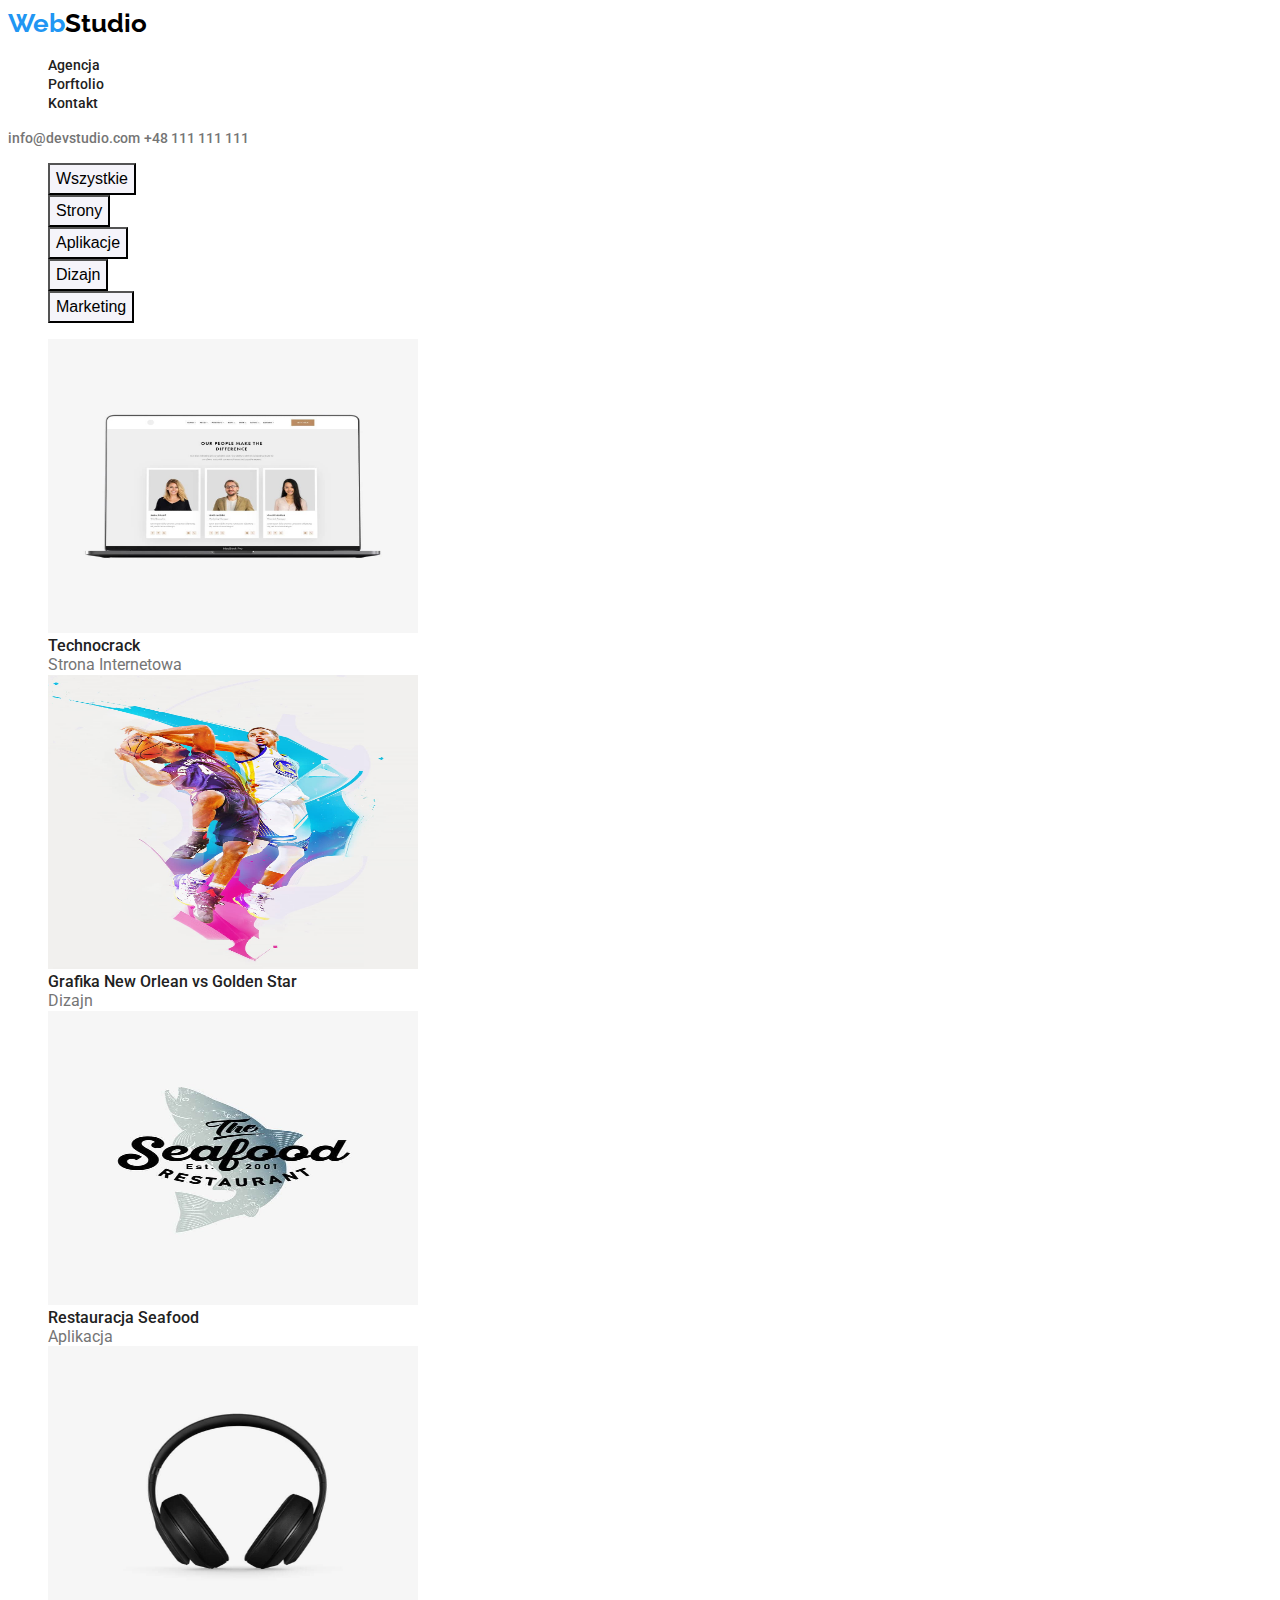
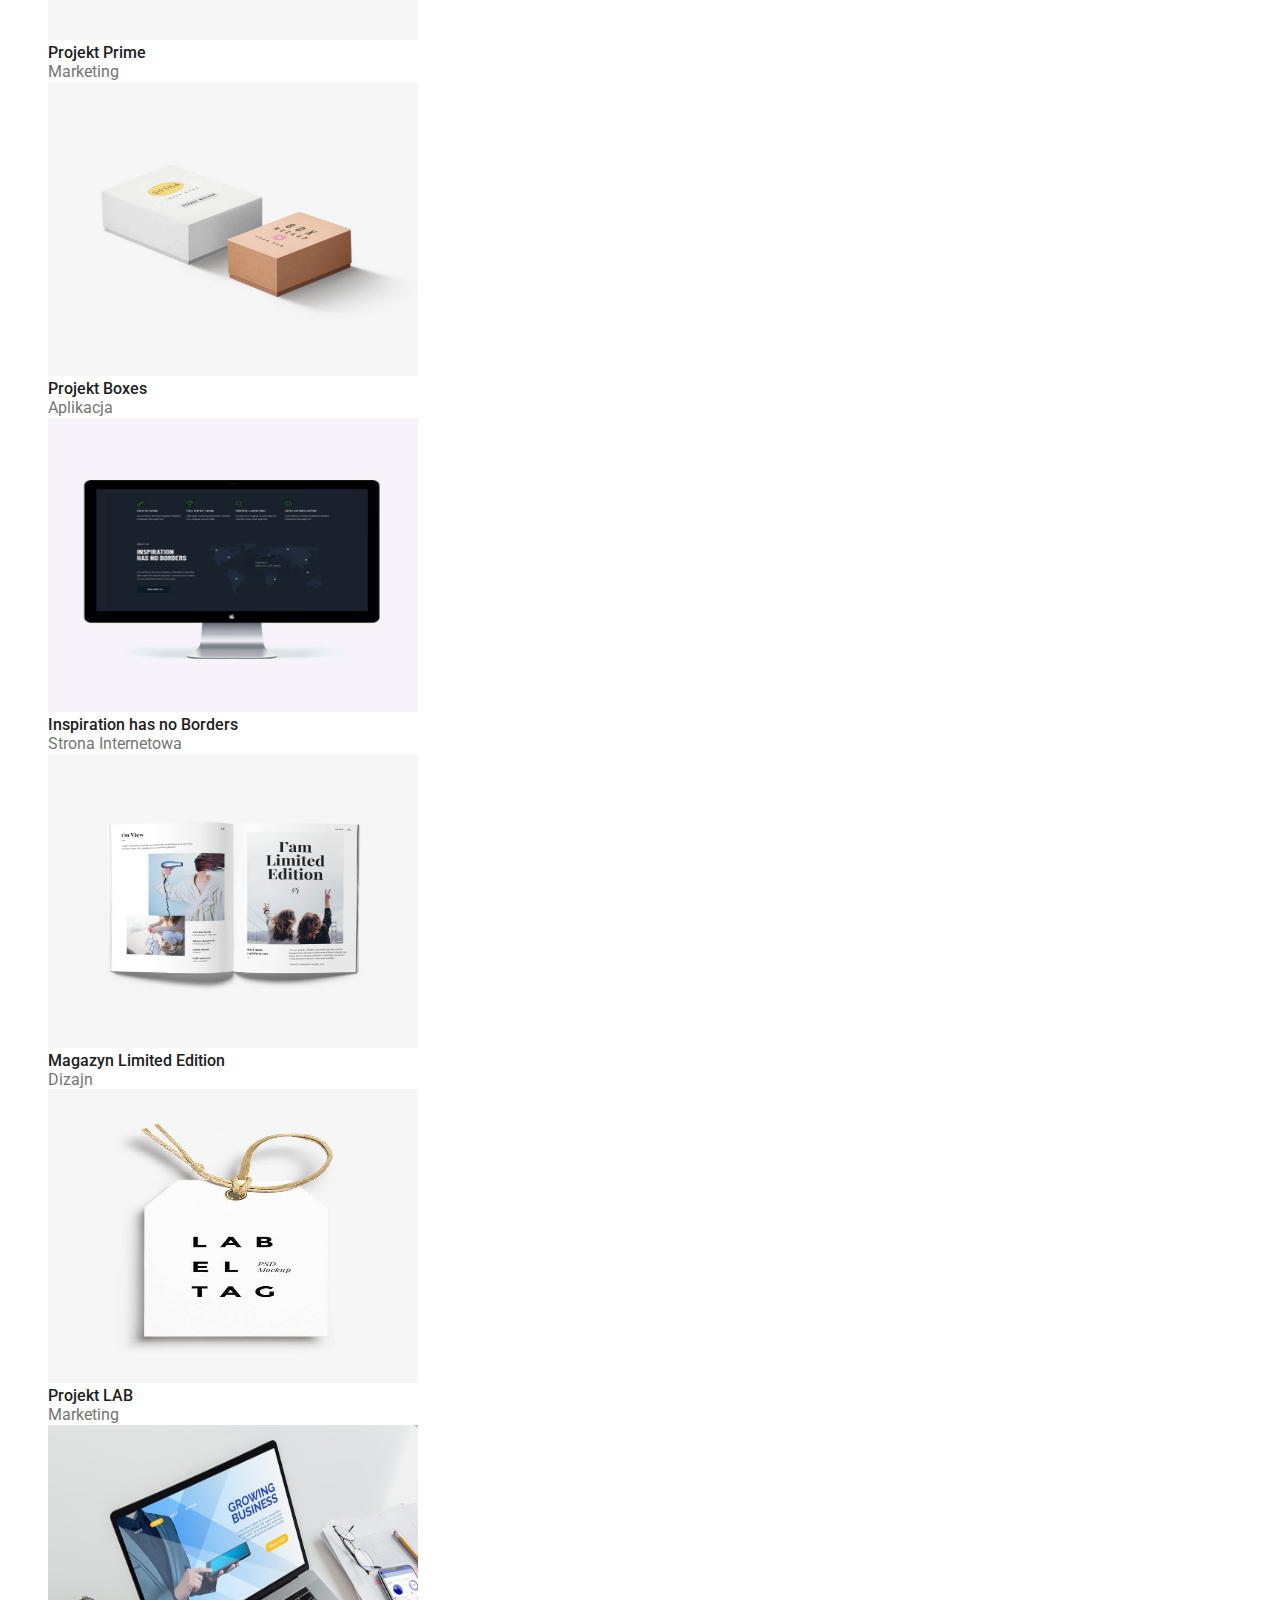
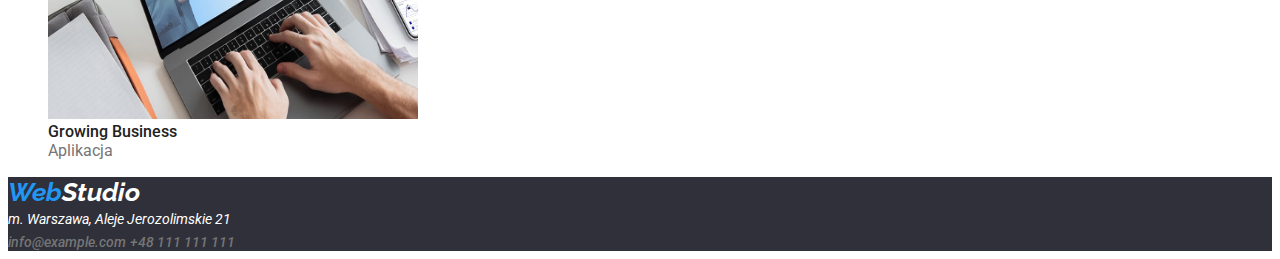
==== portfolio.html @ 58675e3a "Stworzenie kopi z zadania 02" ====
<!DOCTYPE html>
<html lang="pl">
  <head>
    <meta charset="UTF-8" />
    <meta http-equiv="X-UA-Compatible" content="IE=edge" />
    <meta name="viewport" content="width=device-width, initial-scale=1.0" />
    <link rel="preconnect" href="https://fonts.googleapis.com" />
    <link rel="preconnect" href="https://fonts.gstatic.com" crossorigin />
    <link
      href="https://fonts.googleapis.com/css2?family=Raleway:wght@700&family=Roboto:wght@400;500;700;900&display=swap"
      rel="stylesheet"
    />
    <link rel="stylesheet" href="./css/style.css" />
    <title>WebStudio-Portfolio</title>
  </head>
  <body>
    <header>
      <a class="logo" href="index.html">
        <span class="logo-color">Web</span>Studio
      </a>
      <nav>
        <ul class="navigation-list">
          <li><a class="navigation" href="#">Agencja</a></li>
          <li><a class="navigation" href="portfolio.html">Porftolio</a></li>
          <li><a class="navigation" href="#">Kontakt</a></li>
        </ul>
      </nav>
      <a class="link-contact" href="mailto:info@devstudio.com"
        >info@devstudio.com</a
      >
      <a class="link-contact" href="tel:+48111111111">+48 111 111 111</a>
    </header>
    <main>
      <ul>
        <li>
          <button class="button-portfolio" type="button">Wszystkie</button>
        </li>
        <li><button class="button-portfolio" type="button">Strony</button></li>
        <li>
          <button class="button-portfolio" type="button">Aplikacje</button>
        </li>
        <li><button class="button-portfolio" type="button">Dizajn</button></li>
        <li>
          <button class="button-portfolio" type="button">Marketing</button>
        </li>
      </ul>
      <ul>
        <li>
          <img
            src="images/technocrack.jpg"
            width="370"
            height="294"
            alt="projekt strony internetowej wykonany na zlecenie klienta"
          />
          <div class="name-project">Technocrack</div>
          <div class="department-class">Strona Internetowa</div>
        </li>
        <li>
          <img
            src="images/graphic_new_orlean.jpg"
            width="370"
            height="294"
            alt="dwóch koszykarzy walczących o piłke"
          />
          <div class="name-project">Grafika New Orlean vs Golden Star</div>
          <div class="department-class">Dizajn</div>
        </li>
        <li>
          <img
            src="images/restaurant_seafood.jpg"
            width="370"
            height="294"
            alt="logo aplikacji w kształcie ryby"
          />
          <div class="name-project">Restauracja Seafood</div>
          <div class="department-class">Aplikacja</div>
        </li>
        <li>
          <img
            src="images/project_prime.jpg"
            width="370"
            height="294"
            alt="czarne słuchawki nauszne"
          />
          <div class="name-project">Projekt Prime</div>
          <div class="department-class">Marketing</div>
        </li>
        <li>
          <img
            src="images/project_boxes.jpg"
            width="370"
            height="294"
            alt="dawa pudełka kartonowe większe w kolorze białym mniejsze w kolorze brązowym"
          />
          <div class="name-project">Projekt Boxes</div>
          <div class="department-class">Aplikacja</div>
        </li>
        <li>
          <img
            src="images/inspiration.jpg"
            width="370"
            height="294"
            alt="czarne słuchawki nauszne"
          />
          <div class="name-project">Inspiration has no Borders</div>
          <div class="department-class">Strona Internetowa</div>
        </li>
        <li>
          <img
            src="images/magazine.jpg"
            width="370"
            height="294"
            alt="otwarty magazyn w którym znajdują się akrtyuły dla kobiet"
          />
          <div class="name-project">Magazyn Limited Edition</div>
          <div class="department-class">Dizajn</div>
        </li>
        <li>
          <img
            src="images/project_lab.jpg"
            width="370"
            height="294"
            alt="biała zawieszka na ciuchy z napisaem lab el tag"
          />
          <div class="name-project">Projekt LAB</div>
          <div class="department-class">Marketing</div>
        </li>
        <li>
          <img
            src="images/growing_busines.jpg"
            width="370"
            height="294"
            alt="otwarty laptop marki apple z stroną internetową firmy growing business"
          />
          <div class="name-project">Growing Business</div>
          <div class="department-class">Aplikacja</div>
        </li>
      </ul>
    </main>
    <footer class="footer-box">
      <address>
        <a class="logo-footer" href="index.html"
          ><span class="logo-color">Web</span>Studio</a
        >
        <div class="address">m. Warszawa, Aleje Jerozolimskie 21</div>
        <a class="link-contact-footer" href="mailto:info@example.com"
          >info@example.com</a
        >
        <a class="link-contact-footer" href="tel:+48111111111"
          >+48 111 111 111</a
        >
      </address>
    </footer>
  </body>
</html>
---- css/style.css ----
body {
  font-family: "Roboto", sans-serif;
  color: #212121;
}

.logo {
  font-family: "Raleway", sans-serif;
  font-weight: 700;
  font-size: 1.625rem;
  line-height: 1.2;
  color: #000000;
}

.logo-color {
  color: #2196f3;
}

.navigation {
  font-weight: 500;
  font-size: 0.875rem;
  line-height: 1.15;
  color: #212121;
}

a {
  text-decoration: none;
}

ul {
  list-style-type: none;
}

.link-contact,
.link-contact-footer {
  font-weight: 500;
  font-size: 0.875rem;
  line-height: 1.15;
  color: #757575;
}

.navigation:hover,
.navigation:focus,
.navigation:active,
.link-contact:focus,
.link-contact:hover,
.link-contact:active {
  color: #2196f3;
}

.title-main {
  font-weight: 900;
  font-size: 2.75rem;
  line-height: 1.36;
  text-align: center;
  color: #ffffff;
}

.text-marketing {
  font-size: 0.875rem;
  line-height: 1.7;
}

.title-marketing {
  font-weight: 700;
  font-size: 0.875rem;
  line-height: 1.15;
}

.title-image {
  font-weight: 700;
  font-size: 2.25rem;
  line-height: 1.16;
  text-align: center;
}

.button-order {
  font-weight: 700;
  font-size: 1rem;
  line-height: 1.87;
  color: #ffffff;
  background: #2196f3;
  cursor: pointer;
}

.name-worker,
.name-project {
  font-weight: 500;
  font-size: 1rem;
  line-height: 1.18;
}

.department-worker,
.department-class {
  font-size: 1rem;
  line-height: 1.18;
  color: #757575;
}

.address {
  font-size: 0.875rem;
  line-height: 1.71;
  color: #ffffff;
}

.footer-box {
  background: #2f303a;
}

.main-box {
  background: #2f303a;
}

.logo-footer {
  font-family: "Raleway";
  font-weight: 700;
  font-size: 1.625rem;
  line-height: 1.2;
  color: #ffffff;
}

.button-portfolio {
  font-style: normal;
  font-weight: 500;
  font-size: 1rem;
  line-height: 1.625;
  background: #f5f4fa;
}

.button-portfolio:hover,
.button-portfolio:focus {
  background: #2196f3;
  color: #ffffff;
}
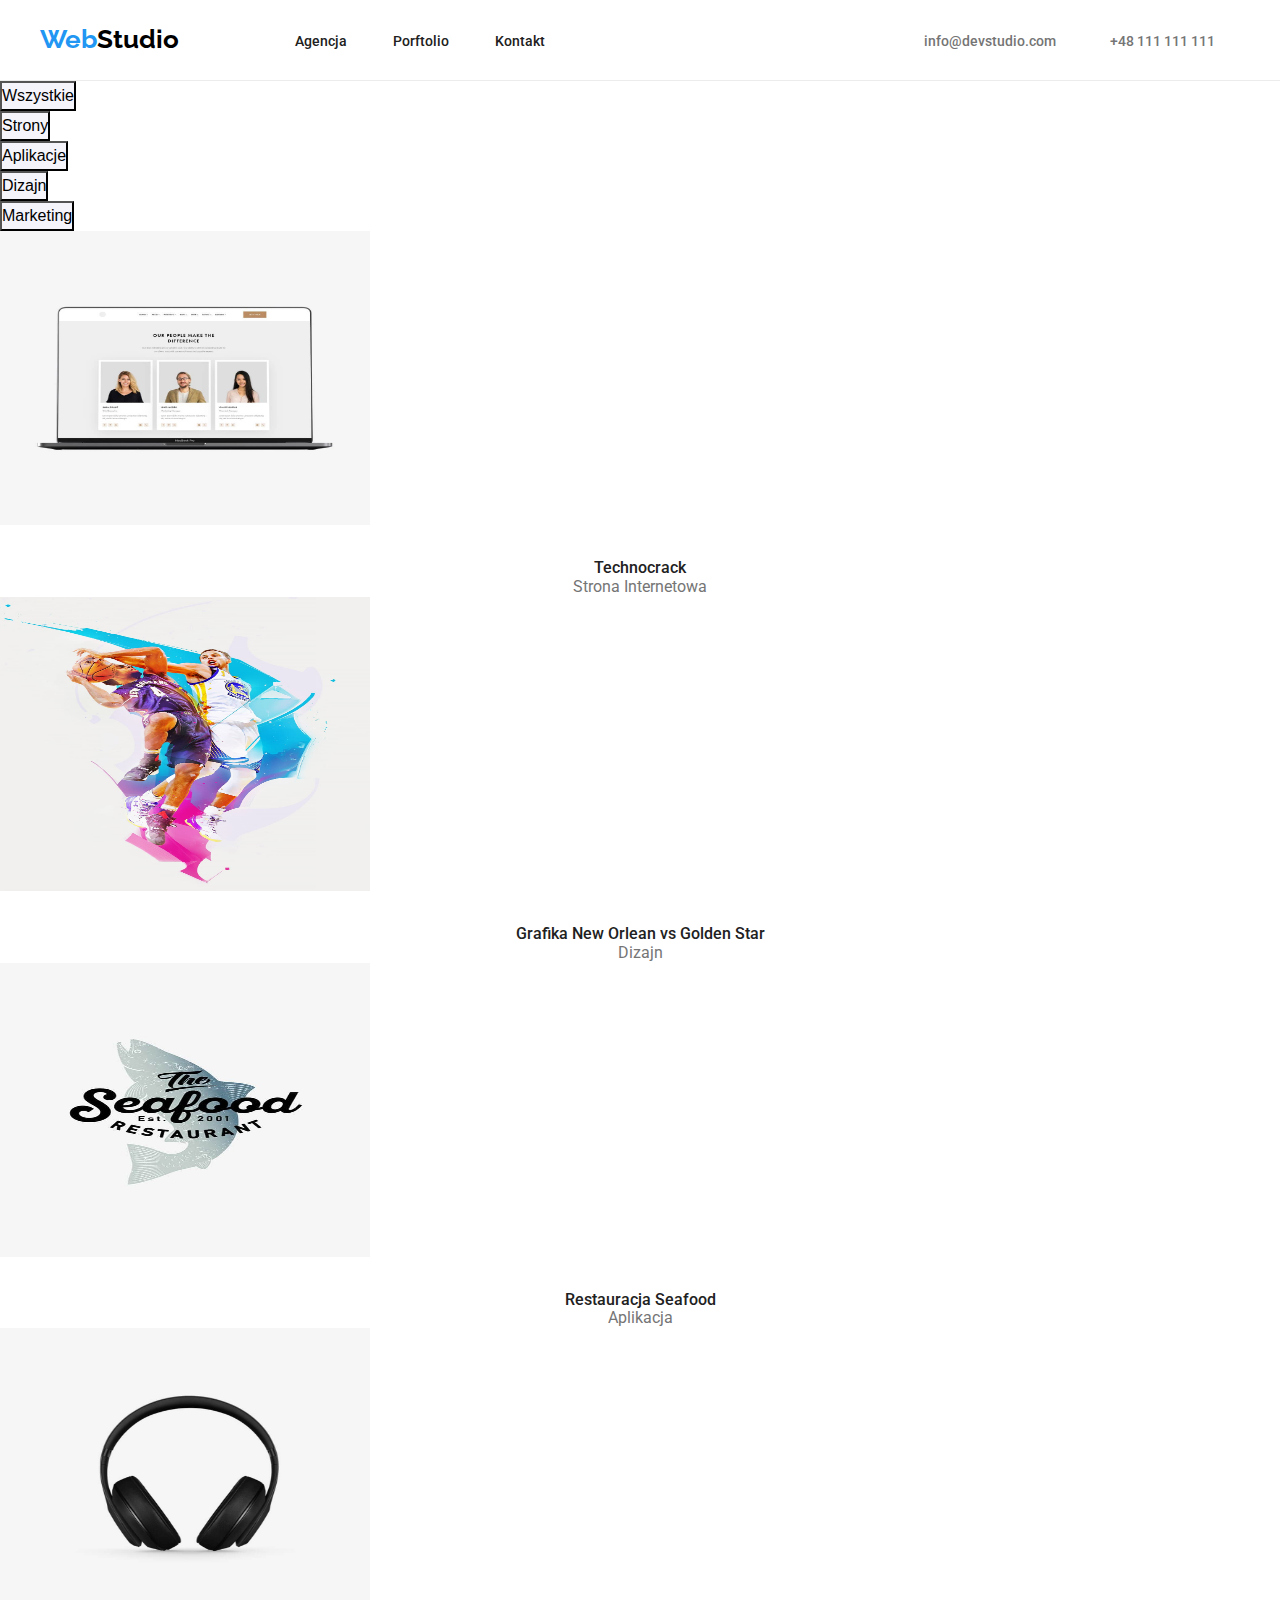
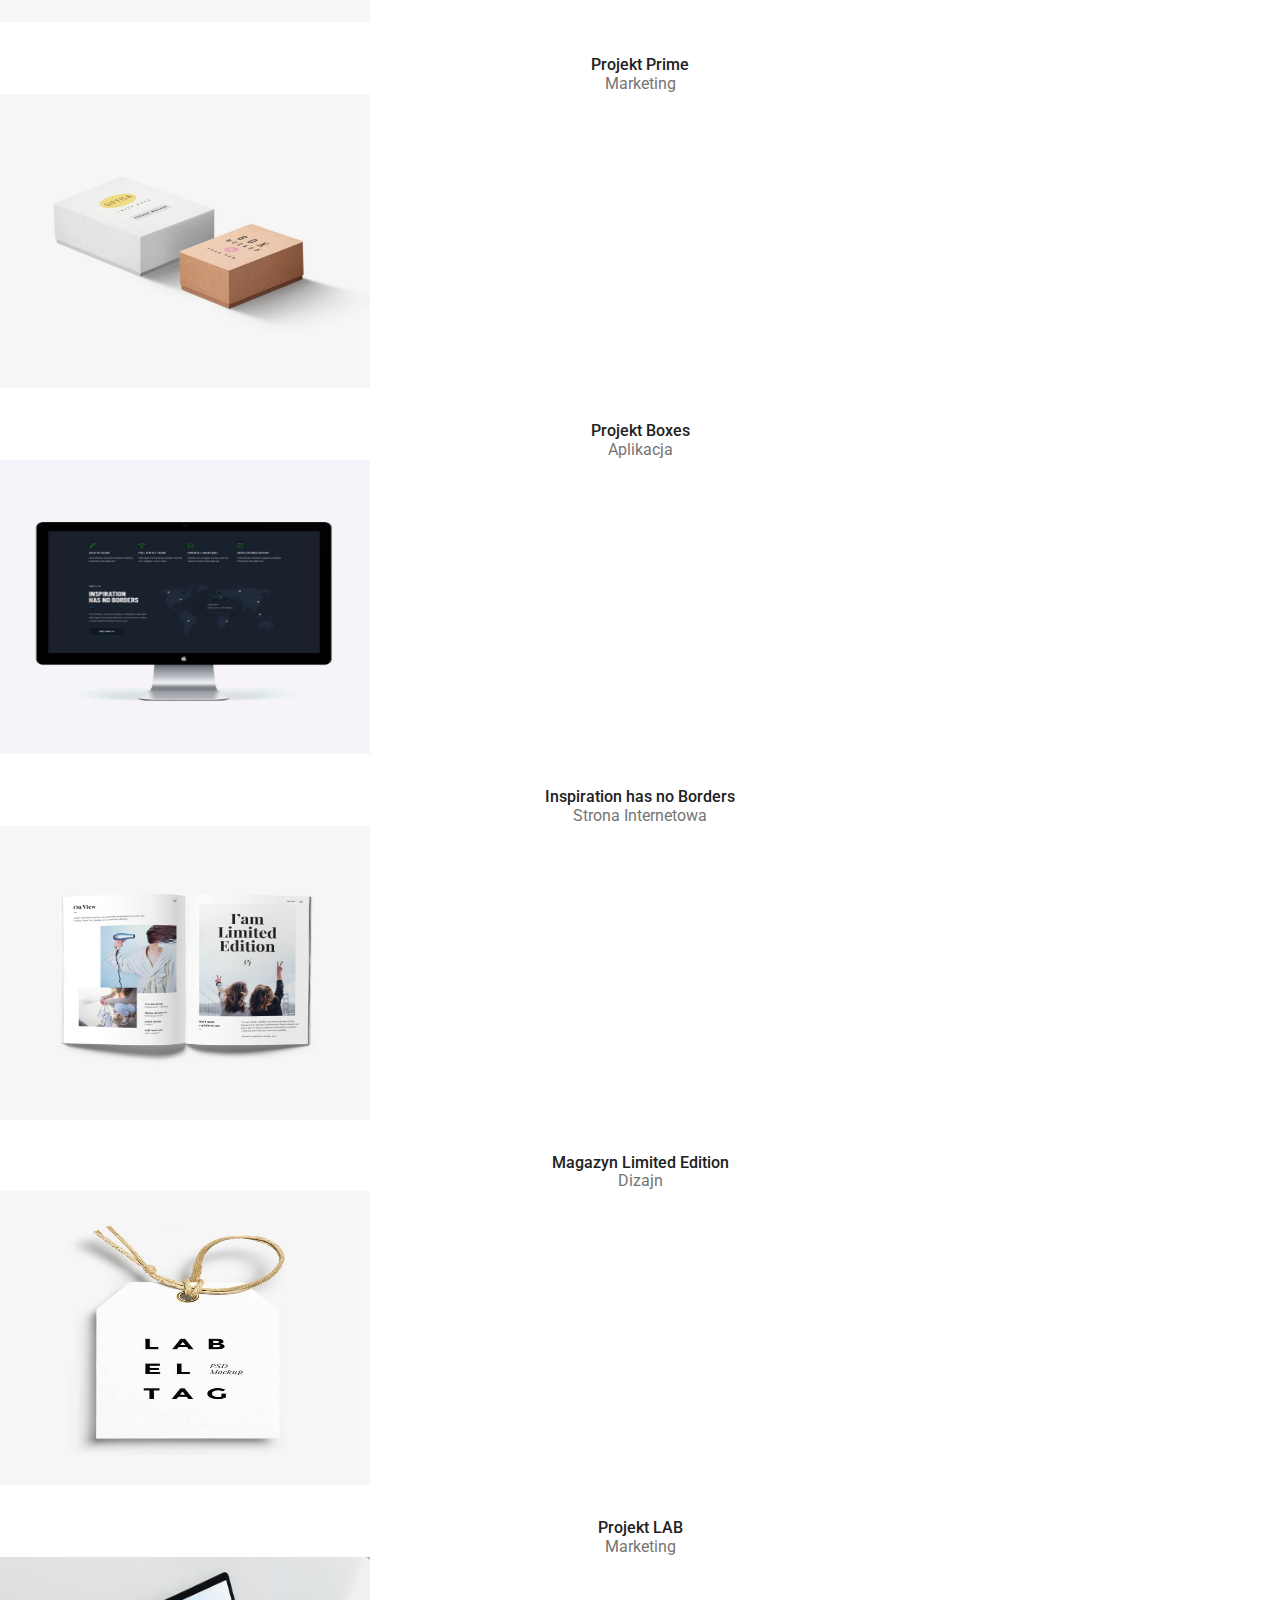
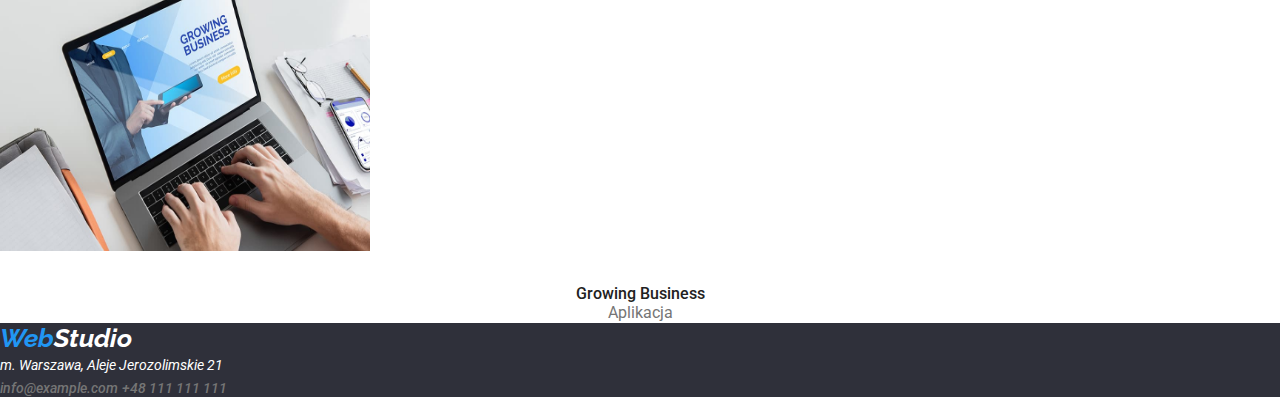
==== commit 68f1a77e: "Poprawa kodu stylizacyjnego" ====
--- a/portfolio.html
+++ b/portfolio.html
@@ -14,21 +14,29 @@
     <title>WebStudio-Portfolio</title>
   </head>
   <body>
-    <header>
-      <a class="logo" href="index.html">
-        <span class="logo-color">Web</span>Studio
-      </a>
-      <nav>
-        <ul class="navigation-list">
-          <li><a class="navigation" href="#">Agencja</a></li>
-          <li><a class="navigation" href="portfolio.html">Porftolio</a></li>
-          <li><a class="navigation" href="#">Kontakt</a></li>
-        </ul>
+    <header class="bottom-line">
+      <nav class="container site-nav flex-nav-container">
+        <div class="flex-logo-nav">
+          <div>
+            <a class="logo" href="index.html">
+              <span class="logo-color">Web</span>Studio
+            </a>
+          </div>
+          <nav>
+            <ul class="navigation-list">
+              <li><a class="navigation" href="#">Agencja</a></li>
+              <li><a class="navigation" href="portfolio.html">Porftolio</a></li>
+              <li><a class="navigation" href="#">Kontakt</a></li>
+            </ul>
+          </nav>
+        </div>
+        <div class="contact-nav">
+          <a class="link-contact" href="mailto:info@devstudio.com"
+            >info@devstudio.com</a
+          >
+          <a class="link-contact" href="tel:+48111111111">+48 111 111 111</a>
+        </div>
       </nav>
-      <a class="link-contact" href="mailto:info@devstudio.com"
-        >info@devstudio.com</a
-      >
-      <a class="link-contact" href="tel:+48111111111">+48 111 111 111</a>
     </header>
     <main>
       <ul>
@@ -44,7 +52,7 @@
           <button class="button-portfolio" type="button">Marketing</button>
         </li>
       </ul>
-      <ul>
+      <ul class="image-portfolio">
         <li>
           <img
             src="images/technocrack.jpg"
--- a/css/style.css
+++ b/css/style.css
@@ -1,8 +1,64 @@
+*,
+*::before,
+*::after {
+  box-sizing: border-box;
+  margin: 0;
+  padding: 0;
+}
+
 body {
   font-family: "Roboto", sans-serif;
   color: #212121;
 }
 
+/* Navigation Start Position */
+
+.site-nav {
+  height: 80px;
+}
+
+.bottom-line {
+  border-bottom: 1px solid #ececec;
+}
+
+.container {
+  max-width: 1200px;
+  margin: 0 auto;
+}
+
+.flex-nav-container {
+  display: flex;
+  justify-content: space-between;
+  align-items: center;
+}
+
+.flex-logo-nav {
+  display: flex;
+  align-items: center;
+}
+
+.navigation-list {
+  display: flex;
+  padding: 0;
+  list-style: none;
+  margin-left: 93px;
+}
+
+.navigation-list li {
+  margin: 0 23px;
+}
+
+.contact-nav a {
+  margin: 0 25px;
+}
+
+/* Navigation End Position */
+
+.main-box {
+  background: #2f303a;
+  height: 600px;
+}
+
 .logo {
   font-family: "Raleway", sans-serif;
   font-weight: 700;
@@ -20,17 +76,20 @@
   font-size: 0.875rem;
   line-height: 1.15;
   color: #212121;
+  text-decoration: none;
 }
 
 a {
   text-decoration: none;
 }
 
-ul {
-  list-style-type: none;
-}
-
-.link-contact,
+.link-contact {
+  font-weight: 500;
+  font-size: 0.875rem;
+  line-height: 1.15;
+  color: #757575;
+}
+
 .link-contact-footer {
   font-weight: 500;
   font-size: 0.875rem;
@@ -47,23 +106,66 @@
   color: #2196f3;
 }
 
+.marketing-slogan {
+  display: flex;
+  flex-direction: column;
+  align-items: center;
+}
+
 .title-main {
   font-weight: 900;
   font-size: 2.75rem;
   line-height: 1.36;
   text-align: center;
   color: #ffffff;
+  width: 696px;
+  height: 120px;
+  letter-spacing: 0.06em;
+  text-transform: uppercase;
+  margin-top: 200px;
+}
+
+.button-order {
+  font-weight: 700;
+  font-size: 1rem;
+  line-height: 1.87;
+  color: #ffffff;
+  background-color: #2196f3;
+  cursor: pointer;
+  border-radius: 4px;
+  width: 200px;
+  height: 50px;
+  margin-top: 30px;
+}
+
+.container-text {
+  text-decoration: none;
+  list-style: none;
+  display: flex;
+  margin-top: 94px;
+  gap: 30px;
 }
 
 .text-marketing {
   font-size: 0.875rem;
   line-height: 1.7;
+  color: #757575;
+  letter-spacing: 0.03em;
+  margin-top: 10px;
+  width: 270px;
+  height: 75px;
 }
 
 .title-marketing {
   font-weight: 700;
   font-size: 0.875rem;
   line-height: 1.15;
+  letter-spacing: 0.03em;
+  text-transform: uppercase;
+}
+
+.image-content {
+  margin-top: 94px;
 }
 
 .title-image {
@@ -73,13 +175,29 @@
   text-align: center;
 }
 
-.button-order {
-  font-weight: 700;
-  font-size: 1rem;
-  line-height: 1.87;
-  color: #ffffff;
-  background: #2196f3;
-  cursor: pointer;
+.container-image {
+  list-style: none;
+  display: flex;
+  justify-content: space-between;
+  margin-top: 50px;
+  padding: 0%;
+}
+
+.team-section {
+  height: 648px;
+  background: #f5f4fa;
+  margin-top: 94px;
+}
+
+.team-container {
+  padding-top: 94px;
+}
+
+.team-box {
+  display: flex;
+  list-style: none;
+  margin-top: 50px;
+  gap: 30px;
 }
 
 .name-worker,
@@ -87,6 +205,8 @@
   font-weight: 500;
   font-size: 1rem;
   line-height: 1.18;
+  text-align: center;
+  margin-top: 30px;
 }
 
 .department-worker,
@@ -94,6 +214,7 @@
   font-size: 1rem;
   line-height: 1.18;
   color: #757575;
+  text-align: center;
 }
 
 .address {
@@ -106,16 +227,18 @@
   background: #2f303a;
 }
 
-.main-box {
-  background: #2f303a;
-}
-
 .logo-footer {
   font-family: "Raleway";
   font-weight: 700;
   font-size: 1.625rem;
   line-height: 1.2;
   color: #ffffff;
+}
+
+.logo-block {
+}
+
+.logo-block-footer {
 }
 
 .button-portfolio {
@@ -131,3 +254,21 @@
   background: #2196f3;
   color: #ffffff;
 }
+
+.text-content {
+  margin-right: 30px;
+}
+
+.image-box {
+  width: 370px;
+  height: 294px;
+}
+
+.image-box-team {
+  width: 270px;
+  height: 368px;
+  background: #ffffff;
+  box-shadow: 0px 1px 3px rgba(0, 0, 0, 0.12), 0px 1px 1px rgba(0, 0, 0, 0.14),
+    0px 2px 1px rgba(0, 0, 0, 0.2);
+  border-radius: 0px 0px 4px 4px;
+}
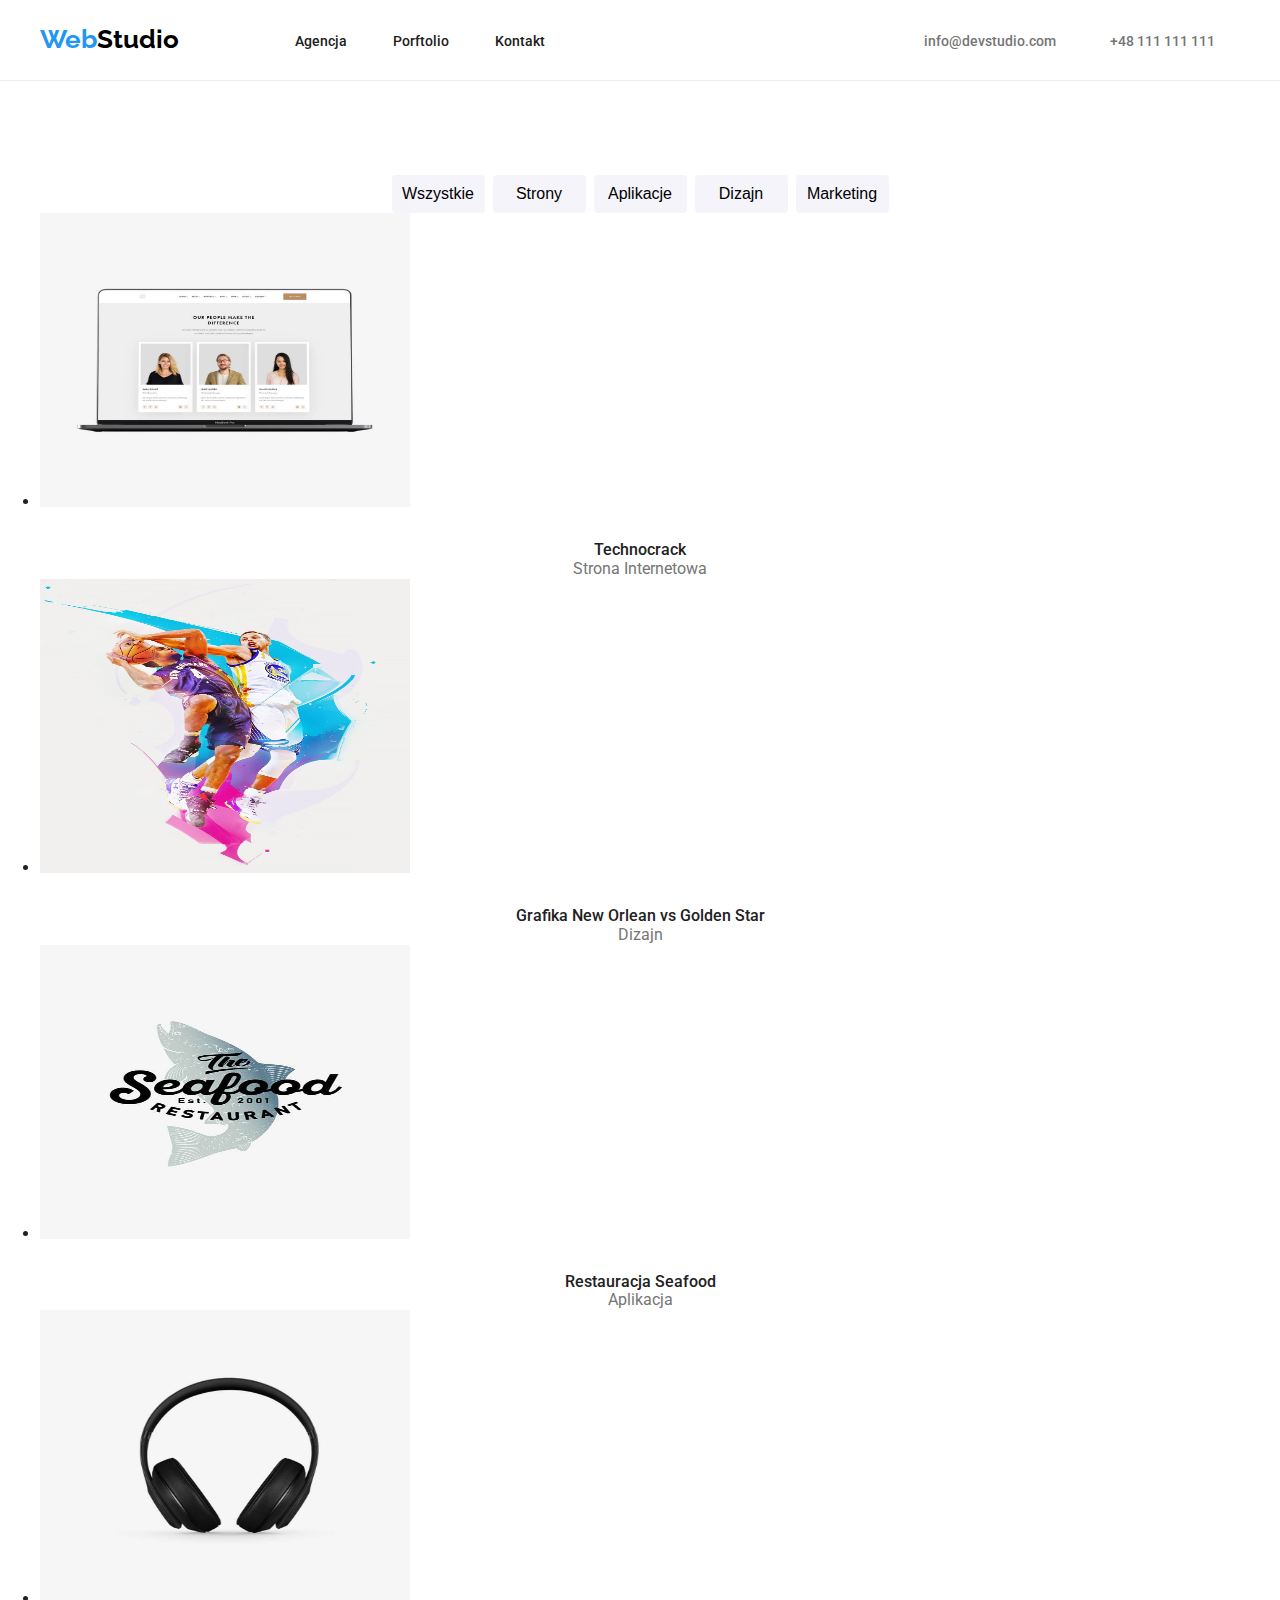
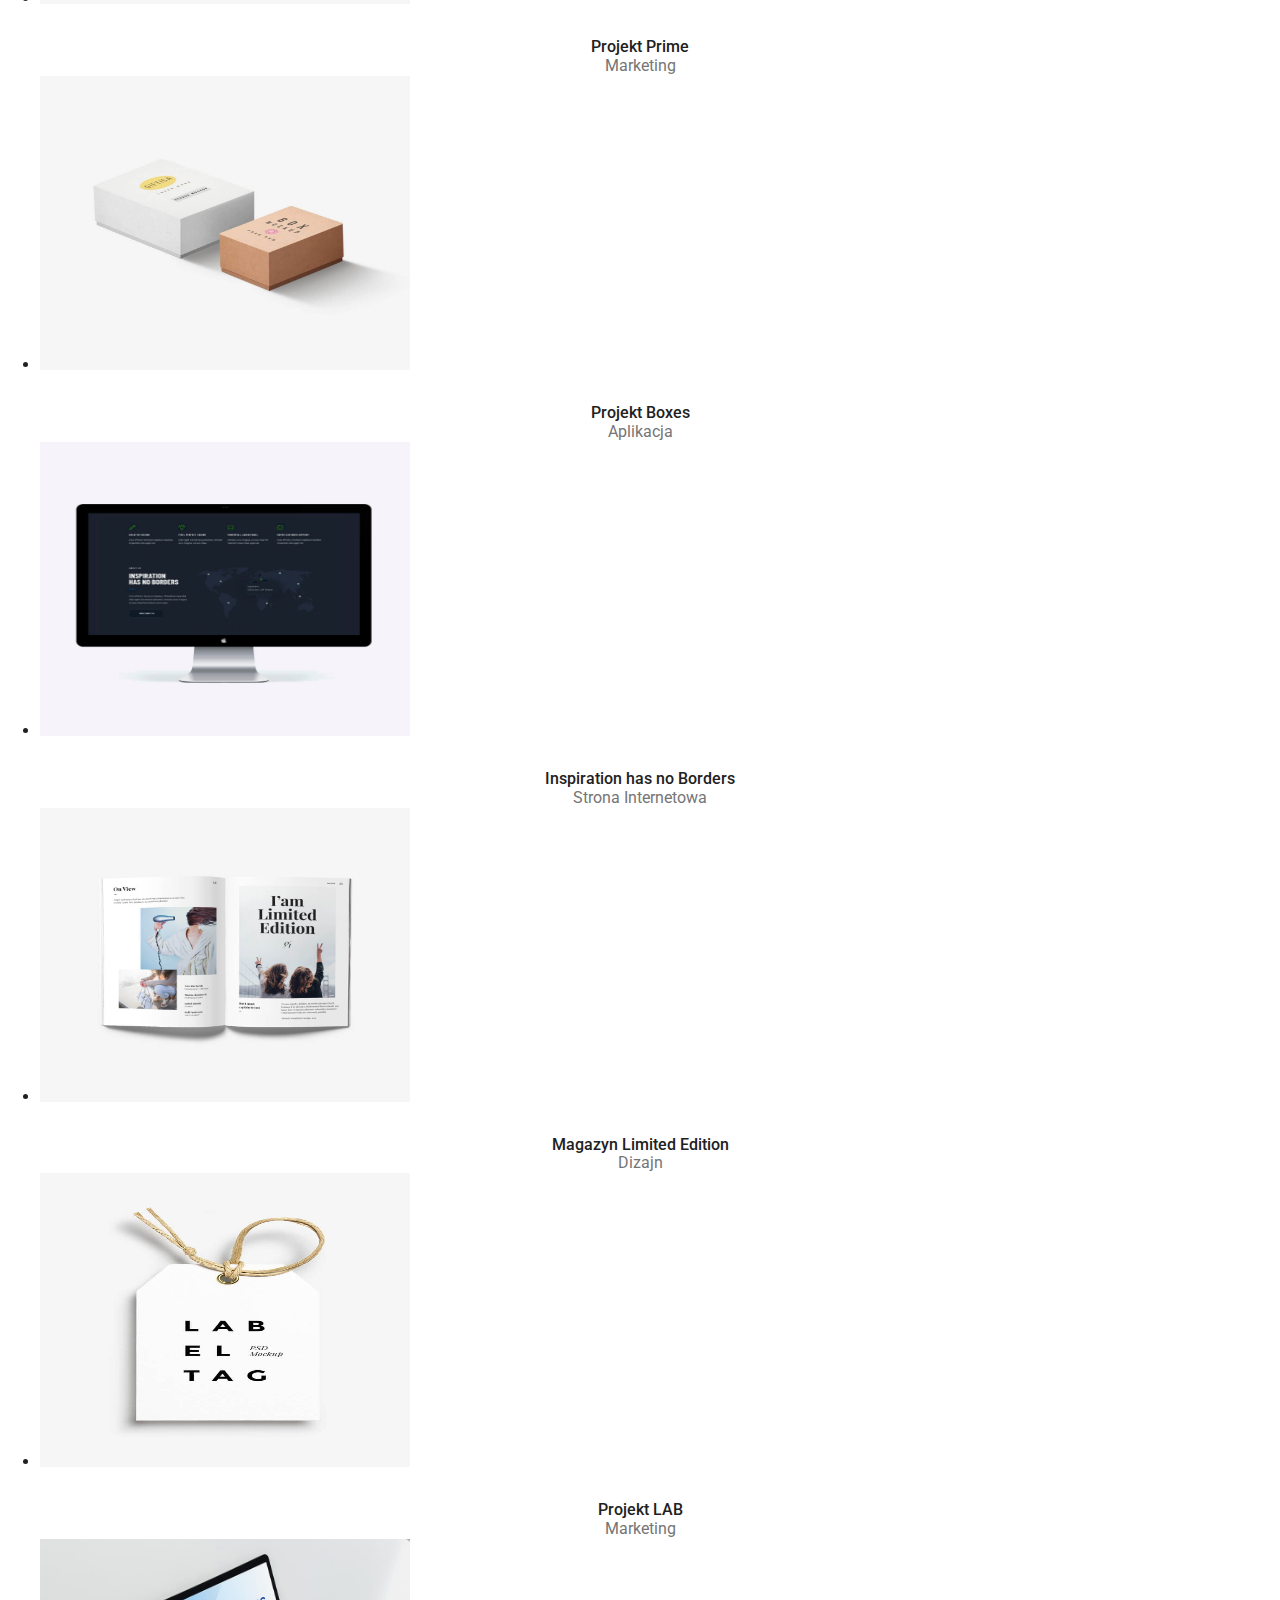
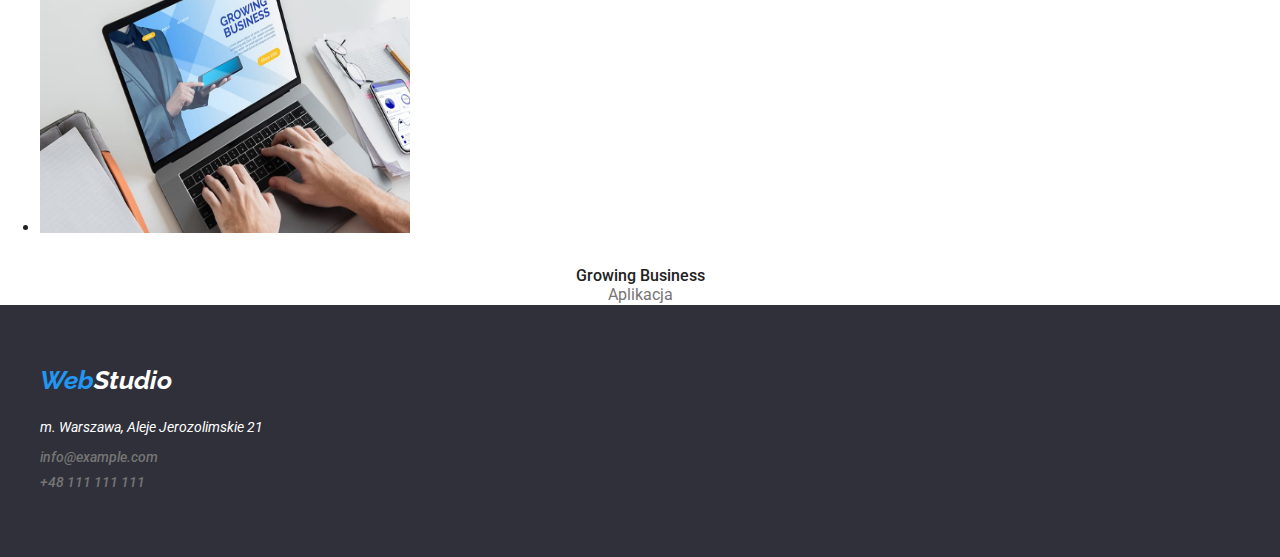
==== commit 4b1b7121: "Dodanie kolejnego kodu stylizacyjnego" ====
--- a/portfolio.html
+++ b/portfolio.html
@@ -39,124 +39,138 @@
       </nav>
     </header>
     <main>
-      <ul>
-        <li>
-          <button class="button-portfolio" type="button">Wszystkie</button>
-        </li>
-        <li><button class="button-portfolio" type="button">Strony</button></li>
-        <li>
-          <button class="button-portfolio" type="button">Aplikacje</button>
-        </li>
-        <li><button class="button-portfolio" type="button">Dizajn</button></li>
-        <li>
-          <button class="button-portfolio" type="button">Marketing</button>
-        </li>
-      </ul>
-      <ul class="image-portfolio">
-        <li>
-          <img
-            src="images/technocrack.jpg"
-            width="370"
-            height="294"
-            alt="projekt strony internetowej wykonany na zlecenie klienta"
-          />
-          <div class="name-project">Technocrack</div>
-          <div class="department-class">Strona Internetowa</div>
-        </li>
-        <li>
-          <img
-            src="images/graphic_new_orlean.jpg"
-            width="370"
-            height="294"
-            alt="dwóch koszykarzy walczących o piłke"
-          />
-          <div class="name-project">Grafika New Orlean vs Golden Star</div>
-          <div class="department-class">Dizajn</div>
-        </li>
-        <li>
-          <img
-            src="images/restaurant_seafood.jpg"
-            width="370"
-            height="294"
-            alt="logo aplikacji w kształcie ryby"
-          />
-          <div class="name-project">Restauracja Seafood</div>
-          <div class="department-class">Aplikacja</div>
-        </li>
-        <li>
-          <img
-            src="images/project_prime.jpg"
-            width="370"
-            height="294"
-            alt="czarne słuchawki nauszne"
-          />
-          <div class="name-project">Projekt Prime</div>
-          <div class="department-class">Marketing</div>
-        </li>
-        <li>
-          <img
-            src="images/project_boxes.jpg"
-            width="370"
-            height="294"
-            alt="dawa pudełka kartonowe większe w kolorze białym mniejsze w kolorze brązowym"
-          />
-          <div class="name-project">Projekt Boxes</div>
-          <div class="department-class">Aplikacja</div>
-        </li>
-        <li>
-          <img
-            src="images/inspiration.jpg"
-            width="370"
-            height="294"
-            alt="czarne słuchawki nauszne"
-          />
-          <div class="name-project">Inspiration has no Borders</div>
-          <div class="department-class">Strona Internetowa</div>
-        </li>
-        <li>
-          <img
-            src="images/magazine.jpg"
-            width="370"
-            height="294"
-            alt="otwarty magazyn w którym znajdują się akrtyuły dla kobiet"
-          />
-          <div class="name-project">Magazyn Limited Edition</div>
-          <div class="department-class">Dizajn</div>
-        </li>
-        <li>
-          <img
-            src="images/project_lab.jpg"
-            width="370"
-            height="294"
-            alt="biała zawieszka na ciuchy z napisaem lab el tag"
-          />
-          <div class="name-project">Projekt LAB</div>
-          <div class="department-class">Marketing</div>
-        </li>
-        <li>
-          <img
-            src="images/growing_busines.jpg"
-            width="370"
-            height="294"
-            alt="otwarty laptop marki apple z stroną internetową firmy growing business"
-          />
-          <div class="name-project">Growing Business</div>
-          <div class="department-class">Aplikacja</div>
-        </li>
-      </ul>
+      <section class="container">
+        <div>
+          <ul class="button-portfolio-flex">
+            <li>
+              <button class="button-portfolio" type="button">Wszystkie</button>
+            </li>
+            <li>
+              <button class="button-portfolio" type="button">Strony</button>
+            </li>
+            <li>
+              <button class="button-portfolio" type="button">Aplikacje</button>
+            </li>
+            <li>
+              <button class="button-portfolio" type="button">Dizajn</button>
+            </li>
+            <li>
+              <button class="button-portfolio" type="button">Marketing</button>
+            </li>
+          </ul>
+        </div>
+        <div>
+          <ul class="image-portfolio">
+            <li>
+              <img
+                src="images/technocrack.jpg"
+                width="370"
+                height="294"
+                alt="projekt strony internetowej wykonany na zlecenie klienta"
+              />
+              <div class="name-project">Technocrack</div>
+              <div class="department-class">Strona Internetowa</div>
+            </li>
+            <li>
+              <img
+                src="images/graphic_new_orlean.jpg"
+                width="370"
+                height="294"
+                alt="dwóch koszykarzy walczących o piłke"
+              />
+              <div class="name-project">Grafika New Orlean vs Golden Star</div>
+              <div class="department-class">Dizajn</div>
+            </li>
+            <li>
+              <img
+                src="images/restaurant_seafood.jpg"
+                width="370"
+                height="294"
+                alt="logo aplikacji w kształcie ryby"
+              />
+              <div class="name-project">Restauracja Seafood</div>
+              <div class="department-class">Aplikacja</div>
+            </li>
+            <li>
+              <img
+                src="images/project_prime.jpg"
+                width="370"
+                height="294"
+                alt="czarne słuchawki nauszne"
+              />
+              <div class="name-project">Projekt Prime</div>
+              <div class="department-class">Marketing</div>
+            </li>
+            <li>
+              <img
+                src="images/project_boxes.jpg"
+                width="370"
+                height="294"
+                alt="dawa pudełka kartonowe większe w kolorze białym mniejsze w kolorze brązowym"
+              />
+              <div class="name-project">Projekt Boxes</div>
+              <div class="department-class">Aplikacja</div>
+            </li>
+            <li>
+              <img
+                src="images/inspiration.jpg"
+                width="370"
+                height="294"
+                alt="czarne słuchawki nauszne"
+              />
+              <div class="name-project">Inspiration has no Borders</div>
+              <div class="department-class">Strona Internetowa</div>
+            </li>
+            <li>
+              <img
+                src="images/magazine.jpg"
+                width="370"
+                height="294"
+                alt="otwarty magazyn w którym znajdują się akrtyuły dla kobiet"
+              />
+              <div class="name-project">Magazyn Limited Edition</div>
+              <div class="department-class">Dizajn</div>
+            </li>
+            <li>
+              <img
+                src="images/project_lab.jpg"
+                width="370"
+                height="294"
+                alt="biała zawieszka na ciuchy z napisaem lab el tag"
+              />
+              <div class="name-project">Projekt LAB</div>
+              <div class="department-class">Marketing</div>
+            </li>
+            <li>
+              <img
+                src="images/growing_busines.jpg"
+                width="370"
+                height="294"
+                alt="otwarty laptop marki apple z stroną internetową firmy growing business"
+              />
+              <div class="name-project">Growing Business</div>
+              <div class="department-class">Aplikacja</div>
+            </li>
+          </ul>
+        </div>
+      </section>
     </main>
     <footer class="footer-box">
-      <address>
-        <a class="logo-footer" href="index.html"
-          ><span class="logo-color">Web</span>Studio</a
-        >
-        <div class="address">m. Warszawa, Aleje Jerozolimskie 21</div>
-        <a class="link-contact-footer" href="mailto:info@example.com"
-          >info@example.com</a
-        >
-        <a class="link-contact-footer" href="tel:+48111111111"
-          >+48 111 111 111</a
-        >
+      <address class="container footer-nav flex-footer-container">
+        <div class="logo-footer-container">
+          <a class="logo-footer" href="index.html">
+            <span class="logo-color">Web</span>Studio
+          </a>
+        </div>
+        <address class="address-footer">
+          <div class="address">m. Warszawa, Aleje Jerozolimskie 21</div>
+          <a class="link-contact-footer" href="mailto:info@example.com"
+            >info@example.com
+          </a>
+          <a class="link-contact-footer" href="tel:+48111111111"
+            >+48 111 111 111
+          </a>
+        </address>
       </address>
     </footer>
   </body>
--- a/css/style.css
+++ b/css/style.css
@@ -235,18 +235,16 @@
   color: #ffffff;
 }
 
-.logo-block {
-}
-
-.logo-block-footer {
-}
-
 .button-portfolio {
   font-style: normal;
   font-weight: 500;
   font-size: 1rem;
   line-height: 1.625;
   background: #f5f4fa;
+  width: 93px;
+  height: 38px;
+  border-radius: 4px;
+  border-width: 0;
 }
 
 .button-portfolio:hover,
@@ -255,6 +253,13 @@
   color: #ffffff;
 }
 
+.button-portfolio-flex {
+  display: flex;
+  list-style: none;
+  gap: 8px;
+  justify-content: center;
+  margin-top: 94px;
+}
 .text-content {
   margin-right: 30px;
 }
@@ -272,3 +277,23 @@
     0px 2px 1px rgba(0, 0, 0, 0.2);
   border-radius: 0px 0px 4px 4px;
 }
+
+.footer-nav {
+  height: 252px;
+}
+
+.flex-footer-container {
+  display: flex;
+  flex-direction: column;
+}
+
+.logo-footer-container {
+  margin-top: 60px;
+}
+
+.address-footer {
+  margin-top: 20px;
+  gap: 9px;
+  display: flex;
+  flex-direction: column;
+}
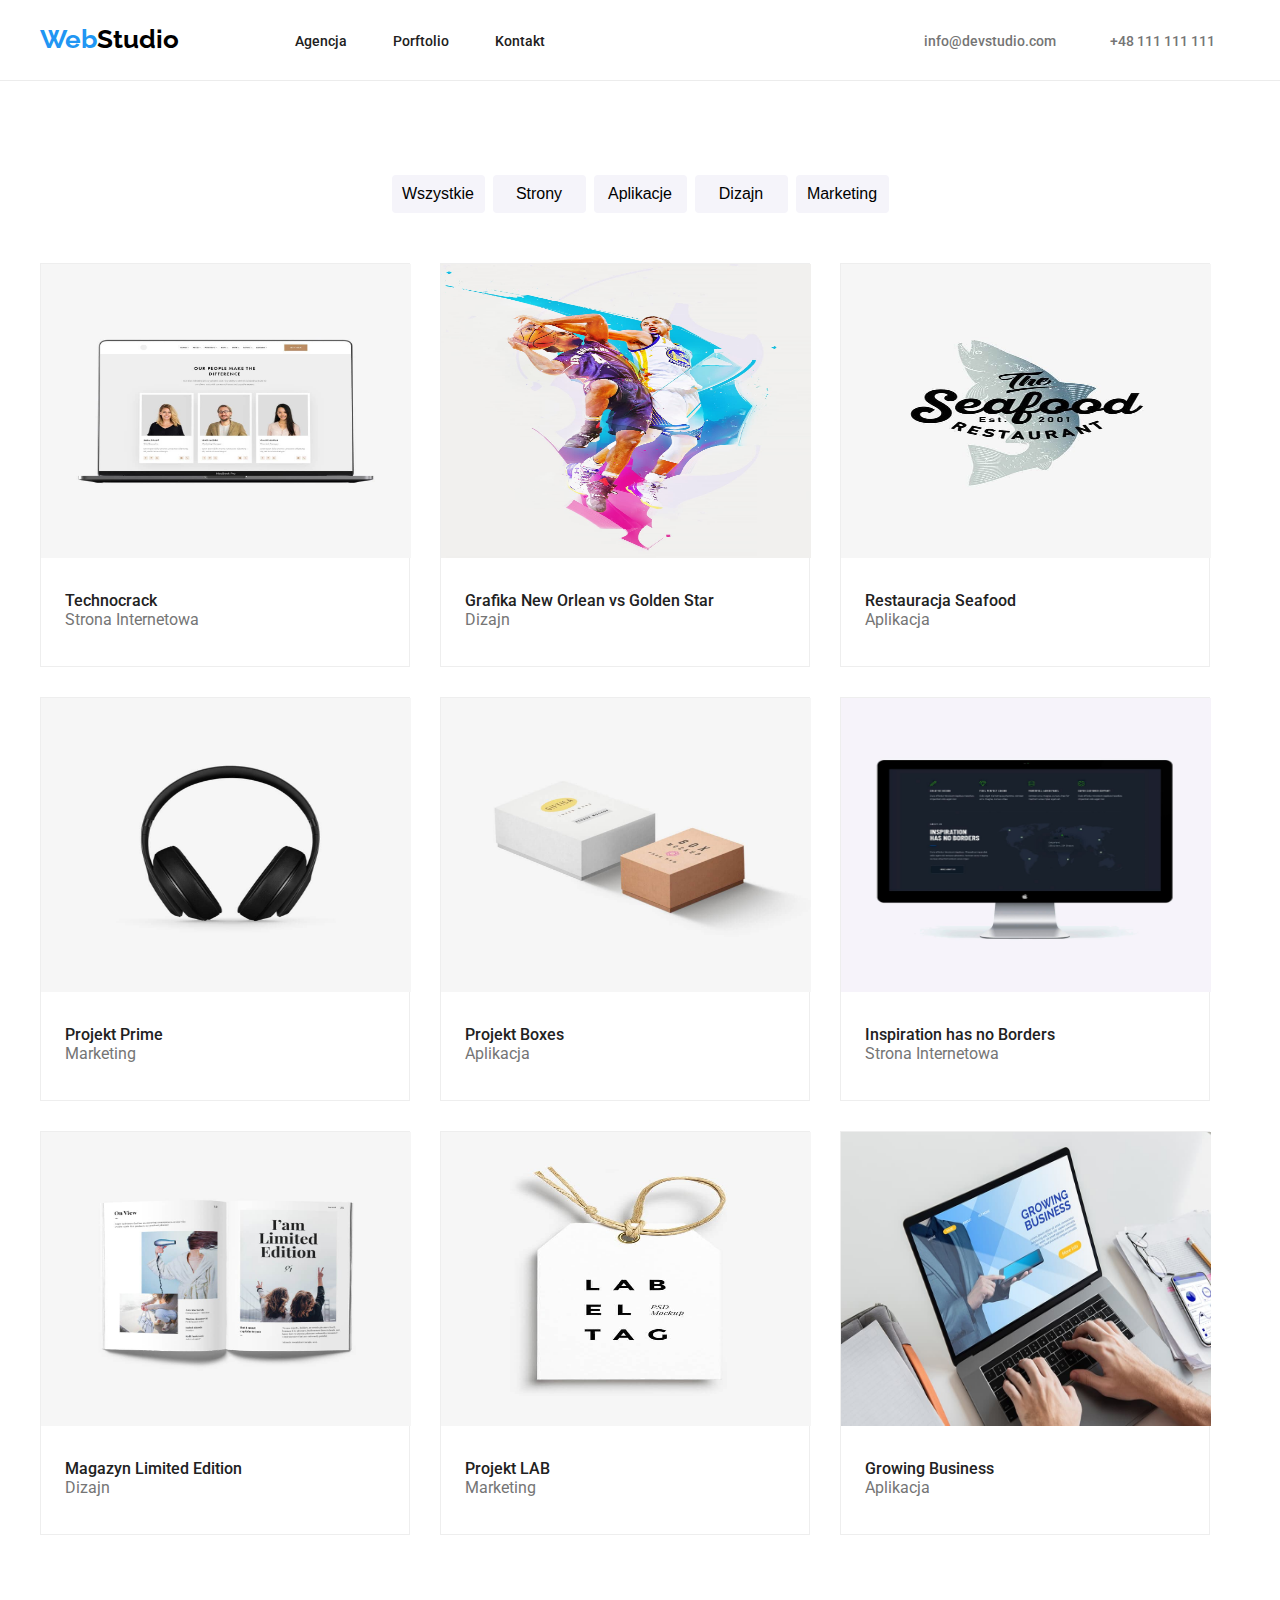
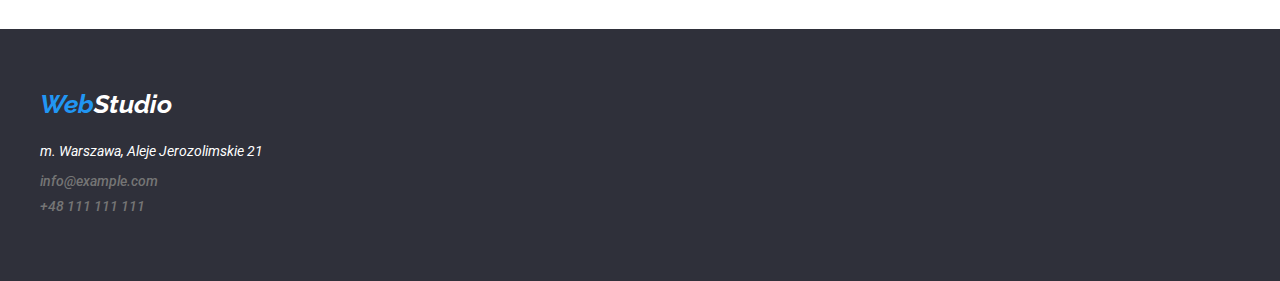
==== commit 04b817f7: "Poprawki z pozycjonowania elementów na stronie" ====
--- a/portfolio.html
+++ b/portfolio.html
@@ -61,95 +61,115 @@
         </div>
         <div>
           <ul class="image-portfolio">
-            <li>
+            <li class="image-box-portfolio">
               <img
                 src="images/technocrack.jpg"
                 width="370"
                 height="294"
                 alt="projekt strony internetowej wykonany na zlecenie klienta"
               />
-              <div class="name-project">Technocrack</div>
-              <div class="department-class">Strona Internetowa</div>
+              <div class="name-project-box">
+                <div class="name-project">Technocrack</div>
+                <div class="department-class">Strona Internetowa</div>
+              </div>
             </li>
-            <li>
+            <li class="image-box-portfolio">
               <img
                 src="images/graphic_new_orlean.jpg"
                 width="370"
                 height="294"
                 alt="dwóch koszykarzy walczących o piłke"
               />
-              <div class="name-project">Grafika New Orlean vs Golden Star</div>
-              <div class="department-class">Dizajn</div>
+              <div class="name-project-box">
+                <div class="name-project">
+                  Grafika New Orlean vs Golden Star
+                </div>
+                <div class="department-class">Dizajn</div>
+              </div>
             </li>
-            <li>
+            <li class="image-box-portfolio">
               <img
                 src="images/restaurant_seafood.jpg"
                 width="370"
                 height="294"
                 alt="logo aplikacji w kształcie ryby"
               />
-              <div class="name-project">Restauracja Seafood</div>
-              <div class="department-class">Aplikacja</div>
+              <div class="name-project-box">
+                <div class="name-project">Restauracja Seafood</div>
+                <div class="department-class">Aplikacja</div>
+              </div>
             </li>
-            <li>
+            <li class="image-box-portfolio">
               <img
                 src="images/project_prime.jpg"
                 width="370"
                 height="294"
                 alt="czarne słuchawki nauszne"
               />
-              <div class="name-project">Projekt Prime</div>
-              <div class="department-class">Marketing</div>
+              <div class="name-project-box">
+                <div class="name-project">Projekt Prime</div>
+                <div class="department-class">Marketing</div>
+              </div>
             </li>
-            <li>
+            <li class="image-box-portfolio">
               <img
                 src="images/project_boxes.jpg"
                 width="370"
                 height="294"
                 alt="dawa pudełka kartonowe większe w kolorze białym mniejsze w kolorze brązowym"
               />
-              <div class="name-project">Projekt Boxes</div>
-              <div class="department-class">Aplikacja</div>
+              <div class="name-project-box">
+                <div class="name-project">Projekt Boxes</div>
+                <div class="department-class">Aplikacja</div>
+              </div>
             </li>
-            <li>
+            <li class="image-box-portfolio">
               <img
                 src="images/inspiration.jpg"
                 width="370"
                 height="294"
                 alt="czarne słuchawki nauszne"
               />
-              <div class="name-project">Inspiration has no Borders</div>
-              <div class="department-class">Strona Internetowa</div>
+              <div class="name-project-box">
+                <div class="name-project">Inspiration has no Borders</div>
+                <div class="department-class">Strona Internetowa</div>
+              </div>
             </li>
-            <li>
+            <li class="image-box-portfolio">
               <img
                 src="images/magazine.jpg"
                 width="370"
                 height="294"
                 alt="otwarty magazyn w którym znajdują się akrtyuły dla kobiet"
               />
-              <div class="name-project">Magazyn Limited Edition</div>
-              <div class="department-class">Dizajn</div>
+              <div class="name-project-box">
+                <div class="name-project">Magazyn Limited Edition</div>
+                <div class="department-class">Dizajn</div>
+              </div>
             </li>
-            <li>
+            <li class="image-box-portfolio">
               <img
                 src="images/project_lab.jpg"
                 width="370"
                 height="294"
                 alt="biała zawieszka na ciuchy z napisaem lab el tag"
               />
-              <div class="name-project">Projekt LAB</div>
-              <div class="department-class">Marketing</div>
+              <div class="name-project-box">
+                <div class="name-project">Projekt LAB</div>
+                <div class="department-class">Marketing</div>
+              </div>
             </li>
-            <li>
+            <li class="image-box-portfolio">
               <img
                 src="images/growing_busines.jpg"
                 width="370"
                 height="294"
                 alt="otwarty laptop marki apple z stroną internetową firmy growing business"
               />
-              <div class="name-project">Growing Business</div>
-              <div class="department-class">Aplikacja</div>
+              <div class="name-project-box">
+                <div class="name-project">Growing Business</div>
+                <div class="department-class">Aplikacja</div>
+              </div>
             </li>
           </ul>
         </div>
--- a/css/style.css
+++ b/css/style.css
@@ -200,8 +200,7 @@
   gap: 30px;
 }
 
-.name-worker,
-.name-project {
+.name-worker {
   font-weight: 500;
   font-size: 1rem;
   line-height: 1.18;
@@ -209,12 +208,29 @@
   margin-top: 30px;
 }
 
-.department-worker,
+.name-project {
+  font-weight: 500;
+  font-size: 1rem;
+  line-height: 1.18;
+  margin-top: 30px;
+}
+
+.department-worker {
+  font-size: 1rem;
+  line-height: 1.18;
+  color: #757575;
+  text-align: center;
+}
+
 .department-class {
   font-size: 1rem;
   line-height: 1.18;
   color: #757575;
-  text-align: center;
+}
+.name-project-box {
+  width: 322px;
+  height: 70px;
+  margin-left: 24px;
 }
 
 .address {
@@ -297,3 +313,18 @@
   display: flex;
   flex-direction: column;
 }
+
+.image-box-portfolio {
+  width: 370px;
+  height: 404px;
+  background: #ffffff;
+  border: 1px solid #eeeeee;
+  list-style: none;
+}
+
+.image-portfolio {
+  display: flex;
+  flex-wrap: wrap;
+  gap: 30px;
+  margin: 50px 0 94px;
+}
